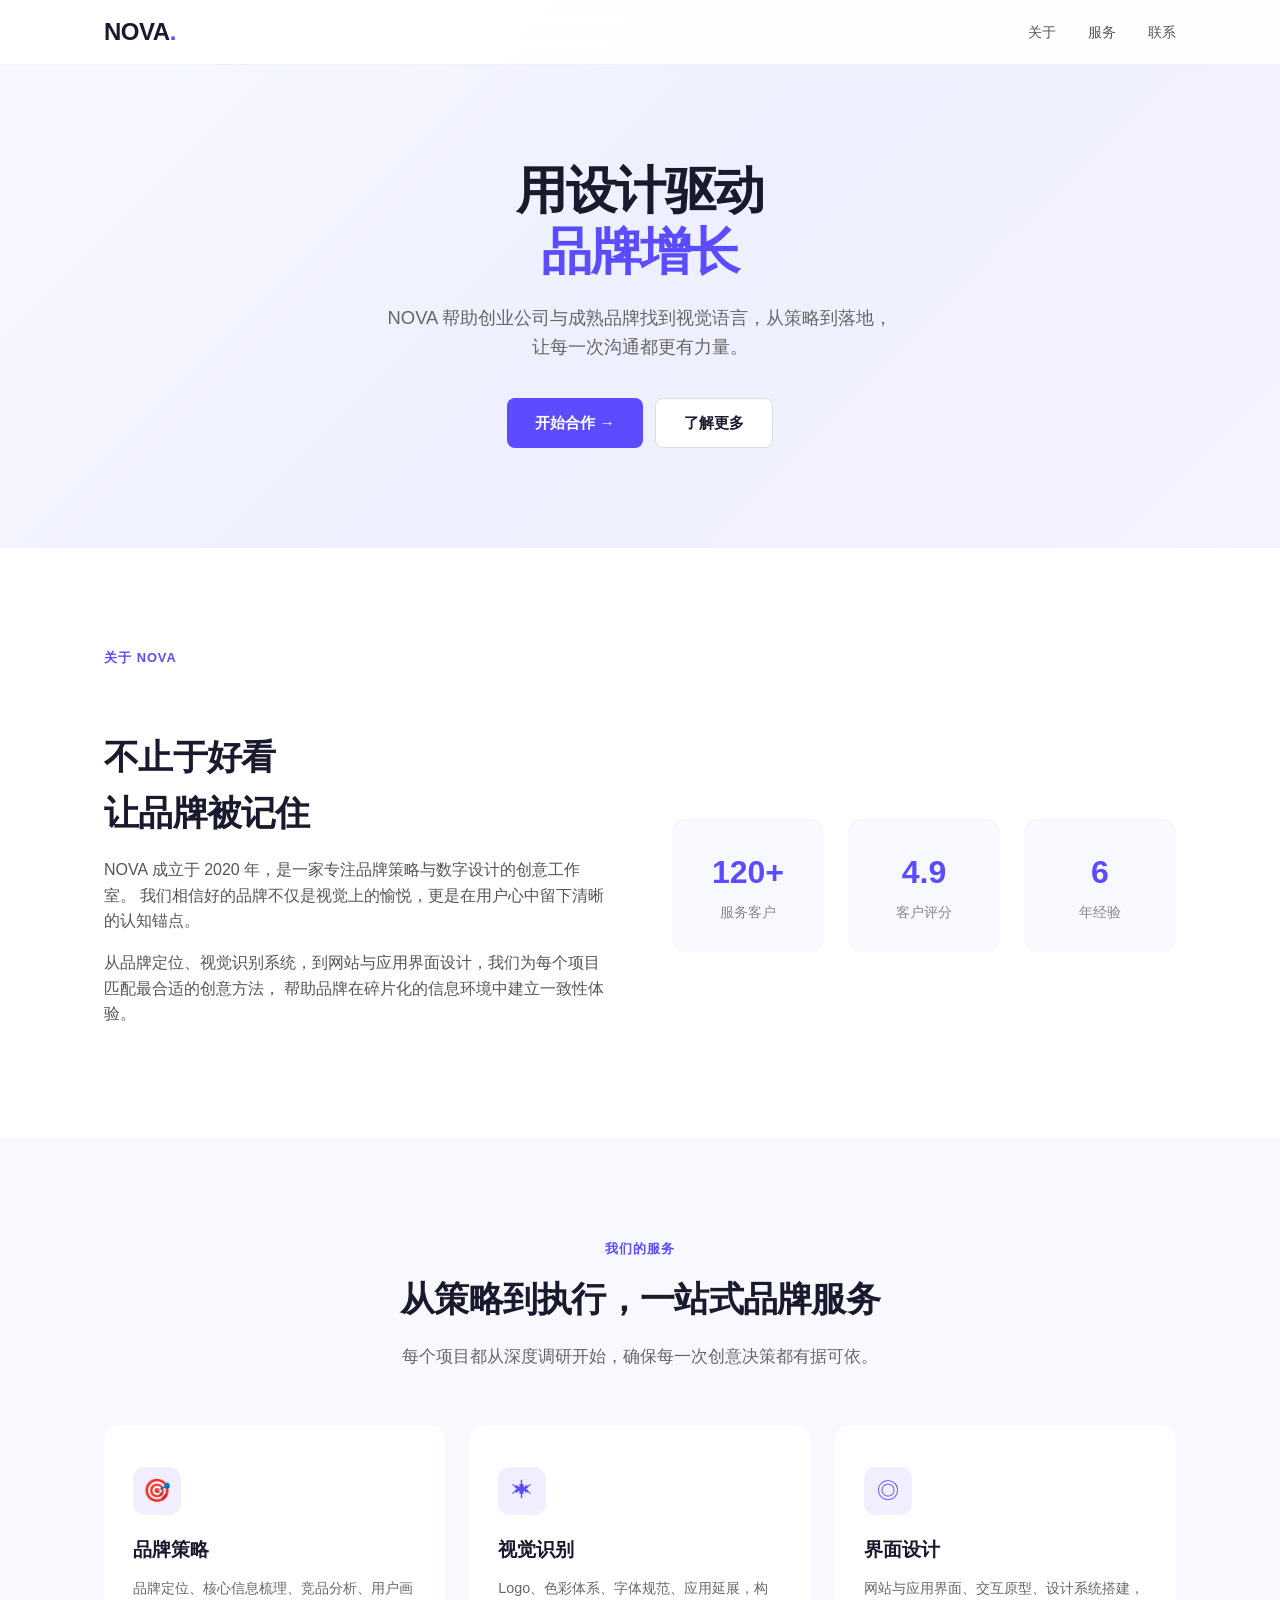
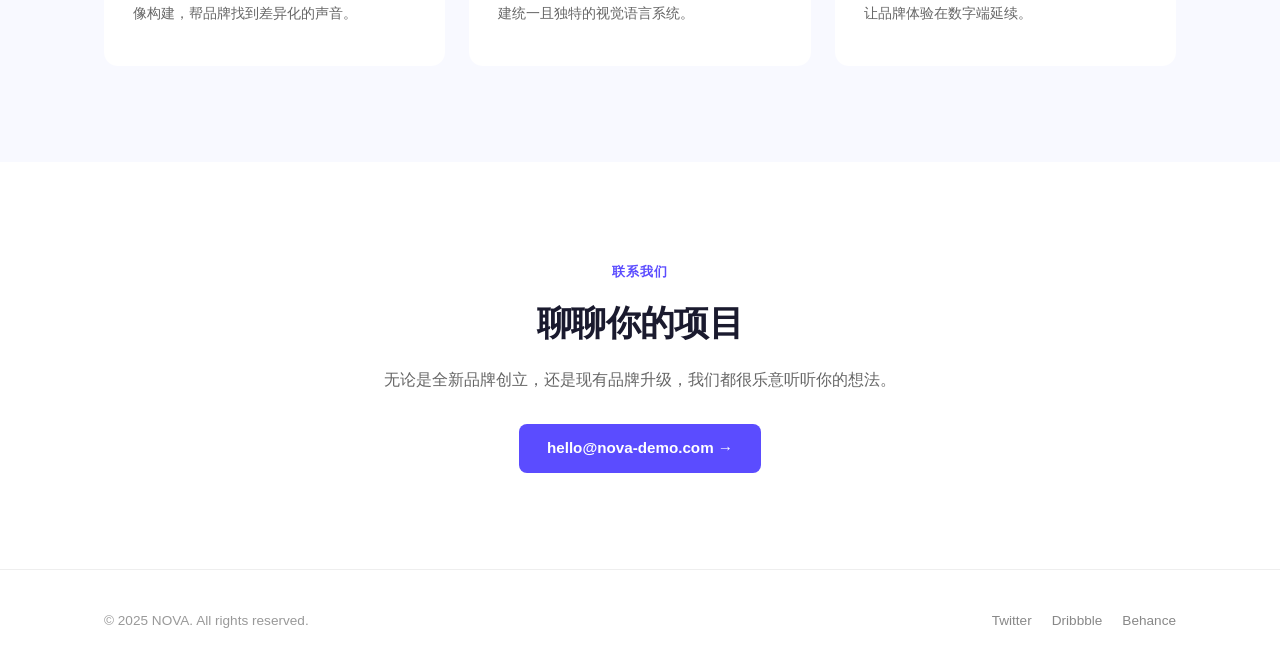
==== index.html @ e5074e20 "feat: add NOVA brand website single-page HTML Simple, modern brand landing page with hero, about, se" ====
<!DOCTYPE html>
<html lang="zh-CN">
<head>
    <meta charset="UTF-8">
    <meta name="viewport" content="width=device-width, initial-scale=1.0">
    <title>NOVA — 品牌官网</title>
    <style>
        /* ===== Reset & Base ===== */
        *, *::before, *::after { margin: 0; padding: 0; box-sizing: border-box; }
        html { scroll-behavior: smooth; }
        body {
            font-family: -apple-system, BlinkMacSystemFont, "Segoe UI", Roboto, "Helvetica Neue", Arial, "Noto Sans SC", sans-serif;
            color: #1a1a2e;
            background: #ffffff;
            line-height: 1.6;
        }
        a { text-decoration: none; color: inherit; }
        img { max-width: 100%; display: block; }
        ul { list-style: none; }

        /* ===== Container ===== */
        .container { max-width: 1120px; margin: 0 auto; padding: 0 24px; }

        /* ===== Header / Nav ===== */
        .header {
            position: fixed; top: 0; left: 0; right: 0;
            background: rgba(255,255,255,0.92);
            backdrop-filter: blur(12px);
            -webkit-backdrop-filter: blur(12px);
            border-bottom: 1px solid rgba(0,0,0,0.05);
            z-index: 1000;
        }
        .header .container {
            display: flex; align-items: center; justify-content: space-between;
            height: 64px;
        }
        .logo {
            font-size: 1.5rem; font-weight: 700; letter-spacing: -0.02em;
            color: #1a1a2e;
        }
        .logo span { color: #5b4cff; }

        .nav-links { display: flex; gap: 32px; }
        .nav-links a {
            font-size: 0.9rem; font-weight: 500; color: #555;
            transition: color 0.2s; position: relative;
        }
        .nav-links a::after {
            content: ''; position: absolute; bottom: -4px; left: 0;
            width: 0; height: 2px; background: #5b4cff;
            transition: width 0.25s ease;
        }
        .nav-links a:hover { color: #1a1a2e; }
        .nav-links a:hover::after { width: 100%; }

        /* Hamburger */
        .hamburger {
            display: none; flex-direction: column; gap: 5px;
            background: none; border: none; cursor: pointer; padding: 4px;
        }
        .hamburger span {
            display: block; width: 24px; height: 2px;
            background: #1a1a2e; transition: all 0.3s;
        }
        .hamburger.active span:nth-child(1) { transform: translateY(7px) rotate(45deg); }
        .hamburger.active span:nth-child(2) { opacity: 0; }
        .hamburger.active span:nth-child(3) { transform: translateY(-7px) rotate(-45deg); }

        /* ===== Hero ===== */
        .hero {
            padding: 160px 0 100px;
            background: linear-gradient(135deg, #f8f9ff 0%, #eef0ff 50%, #f5f3ff 100%);
            text-align: center;
        }
        .hero h1 {
            font-size: 3.2rem; font-weight: 800; line-height: 1.2;
            letter-spacing: -0.03em; max-width: 720px; margin: 0 auto 20px;
        }
        .hero h1 span { color: #5b4cff; }
        .hero p {
            font-size: 1.15rem; color: #666;
            max-width: 520px; margin: 0 auto 36px;
        }
        .hero-buttons { display: flex; gap: 12px; justify-content: center; flex-wrap: wrap; }
        .btn {
            display: inline-flex; align-items: center; gap: 8px;
            padding: 12px 28px; border-radius: 8px;
            font-size: 0.95rem; font-weight: 600;
            cursor: pointer; transition: all 0.25s; border: none;
        }
        .btn-primary {
            background: #5b4cff; color: #fff;
        }
        .btn-primary:hover { background: #4a3ce0; transform: translateY(-2px); box-shadow: 0 6px 20px rgba(91,76,255,0.3); }
        .btn-secondary {
            background: #fff; color: #1a1a2e; border: 1.5px solid #ddd;
        }
        .btn-secondary:hover { border-color: #5b4cff; color: #5b4cff; transform: translateY(-2px); }

        /* ===== Section ===== */
        section { padding: 96px 0; }
        .section-label {
            display: inline-block;
            font-size: 0.8rem; font-weight: 600; letter-spacing: 0.08em; text-transform: uppercase;
            color: #5b4cff; margin-bottom: 12px;
        }
        .section-title {
            font-size: 2.2rem; font-weight: 700; letter-spacing: -0.02em;
            margin-bottom: 16px;
        }
        .section-desc {
            font-size: 1.05rem; color: #666; max-width: 560px;
        }

        /* ===== About ===== */
        .about-grid {
            display: grid; grid-template-columns: 1fr 1fr; gap: 64px; align-items: center;
            margin-top: 48px;
        }
        .about-text p { color: #555; margin-bottom: 16px; }
        .about-stats {
            display: grid; grid-template-columns: repeat(3, 1fr); gap: 24px;
        }
        .stat-card {
            background: #f8f9ff; border-radius: 12px; padding: 28px 20px; text-align: center;
        }
        .stat-number {
            font-size: 2rem; font-weight: 800; color: #5b4cff;
        }
        .stat-label {
            font-size: 0.85rem; color: #888; margin-top: 4px;
        }

        /* ===== Services ===== */
        .services { background: #f8f9ff; }
        .services-header { text-align: center; margin-bottom: 56px; }
        .services-header .section-desc { margin: 0 auto; }
        .services-grid {
            display: grid; grid-template-columns: repeat(3, 1fr); gap: 24px;
        }
        .service-card {
            background: #fff; border-radius: 14px; padding: 40px 28px;
            transition: all 0.3s; border: 1px solid transparent;
        }
        .service-card:hover {
            transform: translateY(-4px);
            box-shadow: 0 12px 40px rgba(0,0,0,0.06);
            border-color: #eef0ff;
        }
        .service-icon {
            width: 48px; height: 48px; border-radius: 12px;
            background: #f0eeff; color: #5b4cff;
            display: flex; align-items: center; justify-content: center;
            font-size: 1.4rem; margin-bottom: 20px;
        }
        .service-card h3 { font-size: 1.2rem; margin-bottom: 10px; }
        .service-card p { font-size: 0.9rem; color: #666; line-height: 1.7; }

        /* ===== Contact ===== */
        .contact-content {
            text-align: center; max-width: 560px; margin: 0 auto;
        }
        .contact-content p { color: #666; margin-bottom: 32px; }

        /* ===== Footer ===== */
        .footer {
            border-top: 1px solid #eee; padding: 40px 0;
        }
        .footer .container {
            display: flex; align-items: center; justify-content: space-between;
            flex-wrap: wrap; gap: 16px;
        }
        .footer .copyright { font-size: 0.85rem; color: #999; }
        .footer-links { display: flex; gap: 20px; }
        .footer-links a { font-size: 0.85rem; color: #888; transition: color 0.2s; }
        .footer-links a:hover { color: #5b4cff; }

        /* ===== Mobile ===== */
        @media (max-width: 768px) {
            .hamburger { display: flex; }
            .nav-links {
                position: fixed; top: 64px; left: 0; right: 0;
                background: rgba(255,255,255,0.98);
                backdrop-filter: blur(12px);
                flex-direction: column; gap: 0; padding: 16px 24px;
                border-bottom: 1px solid #eee;
                transform: translateY(-110%); opacity: 0;
                transition: all 0.3s ease; pointer-events: none;
            }
            .nav-links.open {
                transform: translateY(0); opacity: 1; pointer-events: auto;
            }
            .nav-links a {
                padding: 12px 0; border-bottom: 1px solid #f5f5f5;
            }
            .nav-links a:last-child { border-bottom: none; }

            .hero { padding: 120px 0 72px; }
            .hero h1 { font-size: 2rem; }
            .hero p { font-size: 1rem; }

            .about-grid { grid-template-columns: 1fr; gap: 40px; }
            .about-stats { grid-template-columns: repeat(3, 1fr); gap: 12px; }
            .stat-number { font-size: 1.5rem; }

            .services-grid { grid-template-columns: 1fr; }
            .section-title { font-size: 1.7rem; }

            section { padding: 64px 0; }
        }

        @media (max-width: 480px) {
            .hero h1 { font-size: 1.7rem; }
            .about-stats { grid-template-columns: 1fr; }
            .hero-buttons { flex-direction: column; align-items: center; }
            .btn { width: 100%; justify-content: center; }
            .footer .container { flex-direction: column; text-align: center; }
        }

        /* ===== Scroll Animation ===== */
        .fade-up {
            opacity: 0; transform: translateY(30px);
            transition: opacity 0.6s ease, transform 0.6s ease;
        }
        .fade-up.visible {
            opacity: 1; transform: translateY(0);
        }
    </style>
</head>
<body>

    <!-- ==================== Header ==================== -->
    <header class="header">
        <div class="container">
            <a href="#" class="logo">NOVA<span>.</span></a>
            <nav>
                <button class="hamburger" id="hamburger" aria-label="菜单">
                    <span></span><span></span><span></span>
                </button>
                <ul class="nav-links" id="navLinks">
                    <li><a href="#about">关于</a></li>
                    <li><a href="#services">服务</a></li>
                    <li><a href="#contact">联系</a></li>
                </ul>
            </nav>
        </div>
    </header>

    <!-- ==================== Hero ==================== -->
    <section class="hero" id="hero">
        <div class="container">
            <h1>用设计驱动<br><span>品牌增长</span></h1>
            <p>NOVA 帮助创业公司与成熟品牌找到视觉语言，从策略到落地，让每一次沟通都更有力量。</p>
            <div class="hero-buttons">
                <a href="#contact" class="btn btn-primary">开始合作 →</a>
                <a href="#services" class="btn btn-secondary">了解更多</a>
            </div>
        </div>
    </section>

    <!-- ==================== About ==================== -->
    <section id="about">
        <div class="container">
            <span class="section-label">关于 NOVA</span>
            <div class="about-grid">
                <div class="about-text fade-up">
                    <h2 class="section-title">不止于好看<br>让品牌被记住</h2>
                    <p>
                        NOVA 成立于 2020 年，是一家专注品牌策略与数字设计的创意工作室。
                        我们相信好的品牌不仅是视觉上的愉悦，更是在用户心中留下清晰的认知锚点。
                    </p>
                    <p>
                        从品牌定位、视觉识别系统，到网站与应用界面设计，我们为每个项目匹配最合适的创意方法，
                        帮助品牌在碎片化的信息环境中建立一致性体验。
                    </p>
                </div>
                <div class="about-stats fade-up">
                    <div class="stat-card">
                        <div class="stat-number">120+</div>
                        <div class="stat-label">服务客户</div>
                    </div>
                    <div class="stat-card">
                        <div class="stat-number">4.9</div>
                        <div class="stat-label">客户评分</div>
                    </div>
                    <div class="stat-card">
                        <div class="stat-number">6</div>
                        <div class="stat-label">年经验</div>
                    </div>
                </div>
            </div>
        </div>
    </section>

    <!-- ==================== Services ==================== -->
    <section id="services" class="services">
        <div class="container">
            <div class="services-header">
                <span class="section-label">我们的服务</span>
                <h2 class="section-title">从策略到执行，一站式品牌服务</h2>
                <p class="section-desc">每个项目都从深度调研开始，确保每一次创意决策都有据可依。</p>
            </div>
            <div class="services-grid">

                <div class="service-card fade-up">
                    <div class="service-icon">🎯</div>
                    <h3>品牌策略</h3>
                    <p>品牌定位、核心信息梳理、竞品分析、用户画像构建，帮品牌找到差异化的声音。</p>
                </div>

                <div class="service-card fade-up">
                    <div class="service-icon">✶</div>
                    <h3>视觉识别</h3>
                    <p>Logo、色彩体系、字体规范、应用延展，构建统一且独特的视觉语言系统。</p>
                </div>

                <div class="service-card fade-up">
                    <div class="service-icon">◎</div>
                    <h3>界面设计</h3>
                    <p>网站与应用界面、交互原型、设计系统搭建，让品牌体验在数字端延续。</p>
                </div>

            </div>
        </div>
    </section>

    <!-- ==================== Contact ==================== -->
    <section id="contact">
        <div class="container">
            <div class="contact-content fade-up">
                <span class="section-label">联系我们</span>
                <h2 class="section-title">聊聊你的项目</h2>
                <p>无论是全新品牌创立，还是现有品牌升级，我们都很乐意听听你的想法。</p>
                <a href="mailto:hello@nova-demo.com" class="btn btn-primary">hello@nova-demo.com →</a>
            </div>
        </div>
    </section>

    <!-- ==================== Footer ==================== -->
    <footer class="footer">
        <div class="container">
            <span class="copyright">© 2025 NOVA. All rights reserved.</span>
            <div class="footer-links">
                <a href="#">Twitter</a>
                <a href="#">Dribbble</a>
                <a href="#">Behance</a>
            </div>
        </div>
    </footer>

    <!-- ==================== Script ==================== -->
    <script>
        (function() {
            // ---- Hamburger toggle ----
            const hamburger = document.getElementById('hamburger');
            const navLinks = document.getElementById('navLinks');

            hamburger.addEventListener('click', function() {
                this.classList.toggle('active');
                navLinks.classList.toggle('open');
            });

            // 点击导航链接后关闭菜单
            navLinks.querySelectorAll('a').forEach(function(link) {
                link.addEventListener('click', function() {
                    hamburger.classList.remove('active');
                    navLinks.classList.remove('open');
                });
            });

            // ---- Scroll fade-up animation ----
            const observer = new IntersectionObserver(function(entries) {
                entries.forEach(function(entry) {
                    if (entry.isIntersecting) {
                        entry.target.classList.add('visible');
                        observer.unobserve(entry.target);
                    }
                });
            }, { threshold: 0.15 });

            document.querySelectorAll('.fade-up').forEach(function(el) {
                observer.observe(el);
            });
        })();
    </script>

</body>
</html>
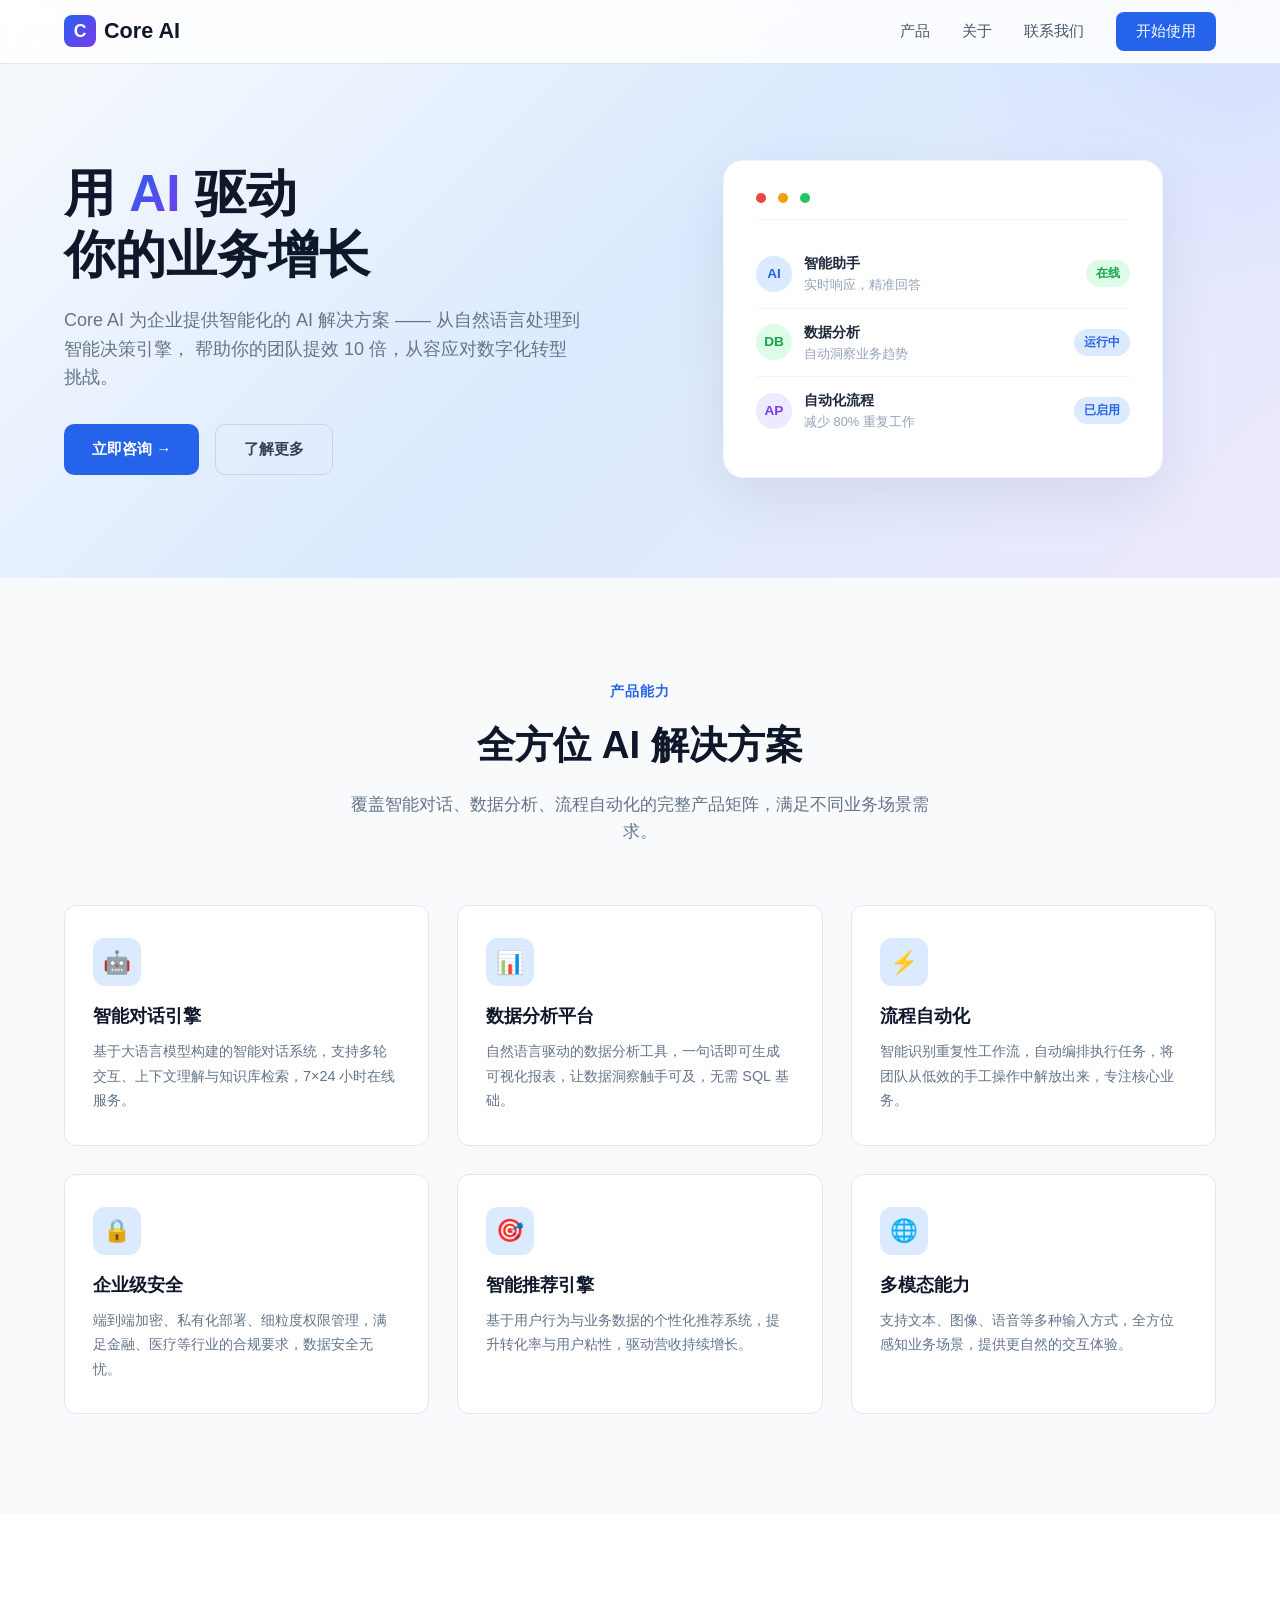
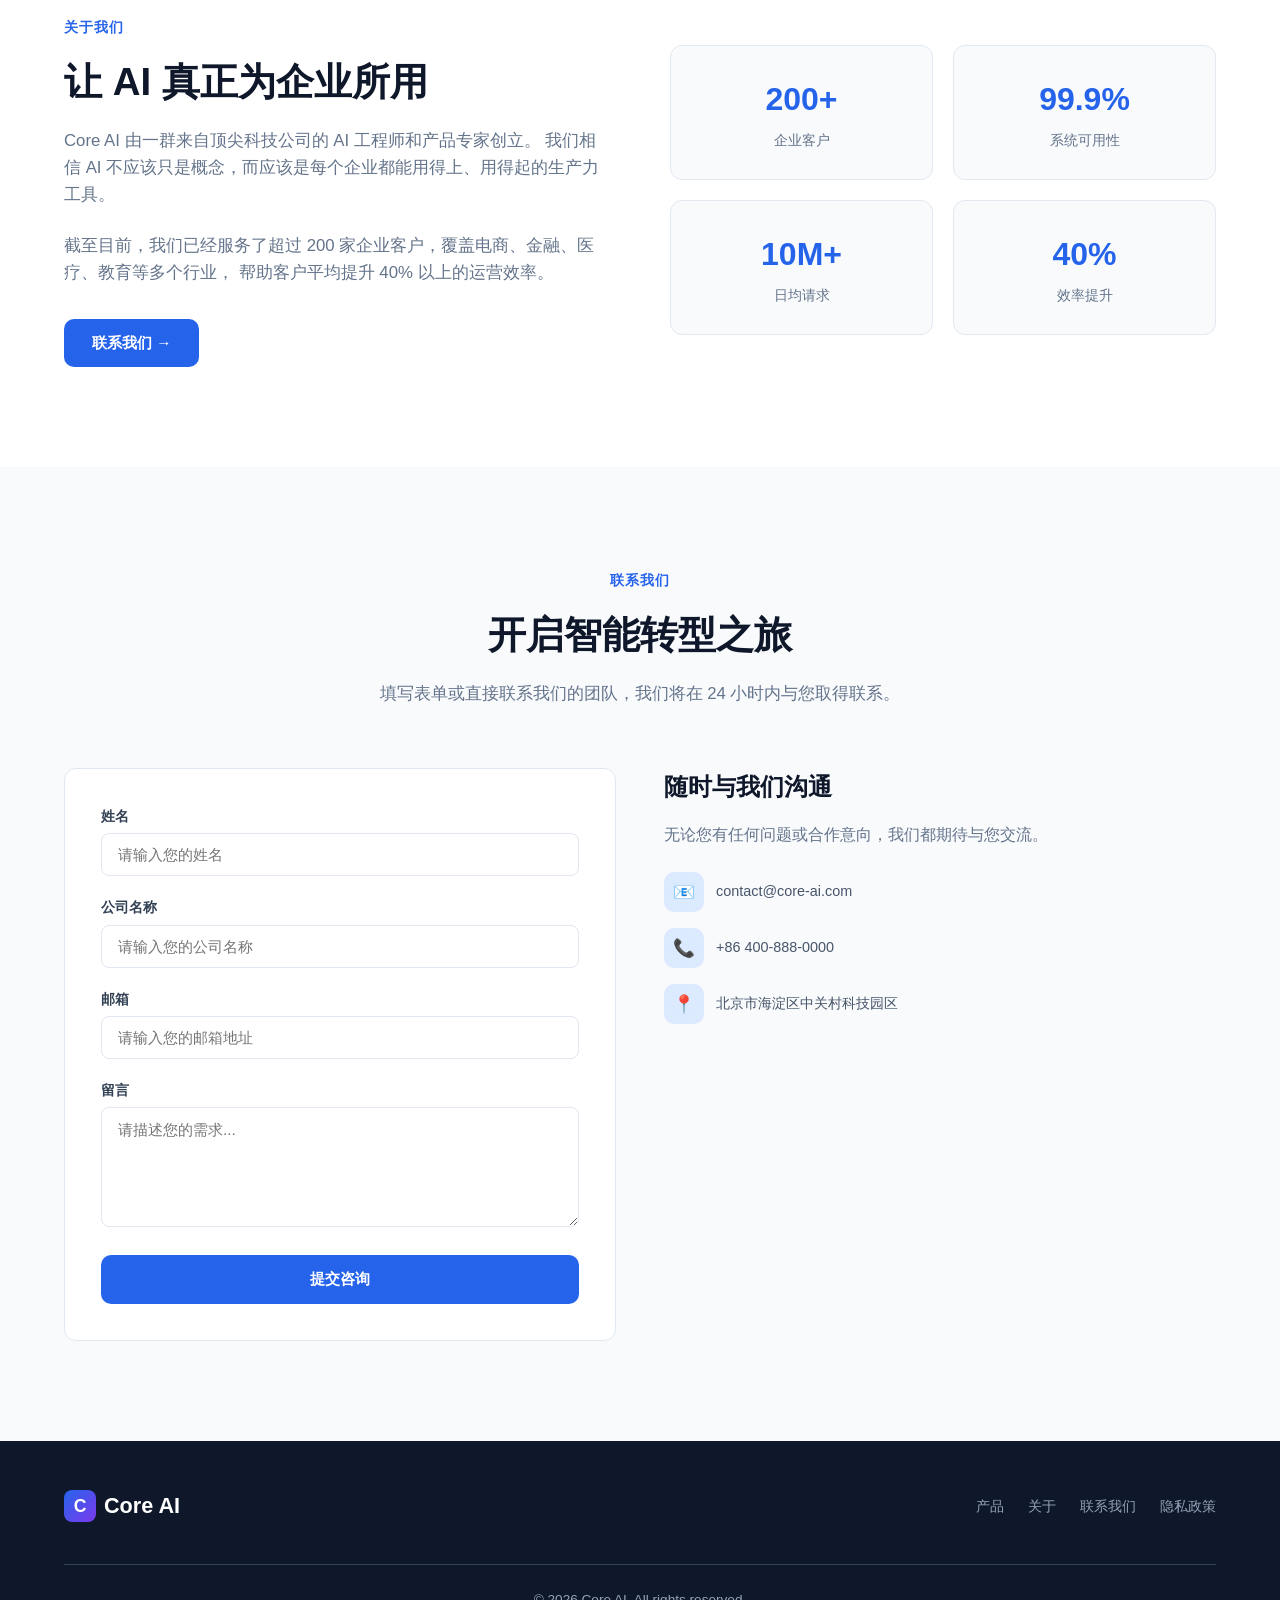
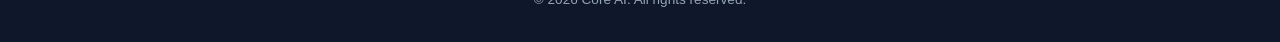
==== commit 59a4d45e: "feat: add simple official website landing page Create a modern, responsive single-file HTML landing " ====
--- a/index.html
+++ b/index.html
@@ -3,386 +3,673 @@
 <head>
     <meta charset="UTF-8">
     <meta name="viewport" content="width=device-width, initial-scale=1.0">
-    <title>NOVA — 品牌官网</title>
+    <title>Core AI - 智能驱动未来</title>
+    <meta name="description" content="Core AI - 为企业提供先进的AI解决方案，驱动数字化转型与智能创新。">
     <style>
-        /* ===== Reset & Base ===== */
-        *, *::before, *::after { margin: 0; padding: 0; box-sizing: border-box; }
+        /* === Reset & Base === */
+        *, *::before, *::after { box-sizing: border-box; margin: 0; padding: 0; }
+        :root {
+            --primary: #2563eb;
+            --primary-dark: #1d4ed8;
+            --primary-light: #dbeafe;
+            --gray-50: #f8fafc;
+            --gray-100: #f1f5f9;
+            --gray-200: #e2e8f0;
+            --gray-300: #cbd5e1;
+            --gray-400: #94a3b8;
+            --gray-500: #64748b;
+            --gray-600: #475569;
+            --gray-700: #334155;
+            --gray-800: #1e293b;
+            --gray-900: #0f172a;
+            --white: #ffffff;
+            --radius: 12px;
+            --max-w: 1200px;
+            --transition: 0.3s cubic-bezier(0.4, 0, 0.2, 1);
+        }
         html { scroll-behavior: smooth; }
         body {
-            font-family: -apple-system, BlinkMacSystemFont, "Segoe UI", Roboto, "Helvetica Neue", Arial, "Noto Sans SC", sans-serif;
-            color: #1a1a2e;
-            background: #ffffff;
+            font-family: -apple-system, BlinkMacSystemFont, "Segoe UI", Roboto, "Noto Sans SC", "PingFang SC", "Microsoft YaHei", sans-serif;
+            color: var(--gray-800);
+            background: var(--white);
             line-height: 1.6;
-        }
-        a { text-decoration: none; color: inherit; }
+            -webkit-font-smoothing: antialiased;
+        }
         img { max-width: 100%; display: block; }
-        ul { list-style: none; }
-
-        /* ===== Container ===== */
-        .container { max-width: 1120px; margin: 0 auto; padding: 0 24px; }
-
-        /* ===== Header / Nav ===== */
-        .header {
+        a { color: var(--primary); text-decoration: none; transition: color var(--transition); }
+        a:hover { color: var(--primary-dark); }
+        .container { max-width: var(--max-w); margin: 0 auto; padding: 0 24px; }
+
+        /* === Navigation === */
+        nav {
             position: fixed; top: 0; left: 0; right: 0;
-            background: rgba(255,255,255,0.92);
-            backdrop-filter: blur(12px);
-            -webkit-backdrop-filter: blur(12px);
-            border-bottom: 1px solid rgba(0,0,0,0.05);
-            z-index: 1000;
-        }
-        .header .container {
+            background: rgba(255,255,255,0.85);
+            backdrop-filter: blur(16px);
+            -webkit-backdrop-filter: blur(16px);
+            border-bottom: 1px solid var(--gray-200);
+            z-index: 100;
+            height: 64px;
+            display: flex; align-items: center;
+        }
+        nav .container {
             display: flex; align-items: center; justify-content: space-between;
-            height: 64px;
+            width: 100%;
         }
         .logo {
-            font-size: 1.5rem; font-weight: 700; letter-spacing: -0.02em;
-            color: #1a1a2e;
-        }
-        .logo span { color: #5b4cff; }
-
-        .nav-links { display: flex; gap: 32px; }
+            font-size: 1.35rem; font-weight: 700;
+            color: var(--gray-900);
+            display: flex; align-items: center; gap: 8px;
+        }
+        .logo-icon {
+            width: 32px; height: 32px;
+            background: linear-gradient(135deg, var(--primary), #7c3aed);
+            border-radius: 8px;
+            display: inline-flex; align-items: center; justify-content: center;
+            color: white; font-size: 1.1rem; font-weight: 800;
+        }
+        .nav-links { display: flex; gap: 32px; align-items: center; }
         .nav-links a {
-            font-size: 0.9rem; font-weight: 500; color: #555;
-            transition: color 0.2s; position: relative;
-        }
-        .nav-links a::after {
-            content: ''; position: absolute; bottom: -4px; left: 0;
-            width: 0; height: 2px; background: #5b4cff;
-            transition: width 0.25s ease;
-        }
-        .nav-links a:hover { color: #1a1a2e; }
-        .nav-links a:hover::after { width: 100%; }
-
-        /* Hamburger */
-        .hamburger {
-            display: none; flex-direction: column; gap: 5px;
-            background: none; border: none; cursor: pointer; padding: 4px;
-        }
-        .hamburger span {
-            display: block; width: 24px; height: 2px;
-            background: #1a1a2e; transition: all 0.3s;
-        }
-        .hamburger.active span:nth-child(1) { transform: translateY(7px) rotate(45deg); }
-        .hamburger.active span:nth-child(2) { opacity: 0; }
-        .hamburger.active span:nth-child(3) { transform: translateY(-7px) rotate(-45deg); }
-
-        /* ===== Hero ===== */
+            color: var(--gray-600);
+            font-size: 0.925rem; font-weight: 500;
+            transition: color var(--transition);
+        }
+        .nav-links a:hover { color: var(--primary); }
+        .nav-cta {
+            background: var(--primary);
+            color: var(--white) !important;
+            padding: 8px 20px;
+            border-radius: 8px;
+            font-weight: 600;
+            transition: background var(--transition), transform var(--transition);
+        }
+        .nav-cta:hover { background: var(--primary-dark); transform: translateY(-1px); }
+        .mobile-toggle {
+            display: none;
+            background: none; border: none;
+            font-size: 1.5rem; cursor: pointer;
+            color: var(--gray-700);
+            padding: 4px;
+        }
+
+        /* === Hero === */
         .hero {
             padding: 160px 0 100px;
-            background: linear-gradient(135deg, #f8f9ff 0%, #eef0ff 50%, #f5f3ff 100%);
-            text-align: center;
-        }
-        .hero h1 {
-            font-size: 3.2rem; font-weight: 800; line-height: 1.2;
-            letter-spacing: -0.03em; max-width: 720px; margin: 0 auto 20px;
-        }
-        .hero h1 span { color: #5b4cff; }
-        .hero p {
-            font-size: 1.15rem; color: #666;
-            max-width: 520px; margin: 0 auto 36px;
-        }
-        .hero-buttons { display: flex; gap: 12px; justify-content: center; flex-wrap: wrap; }
+            background: linear-gradient(135deg, var(--gray-50) 0%, var(--primary-light) 50%, #ede9fe 100%);
+            position: relative;
+            overflow: hidden;
+        }
+        .hero::before {
+            content: '';
+            position: absolute;
+            top: -50%; right: -20%;
+            width: 600px; height: 600px;
+            background: radial-gradient(circle, rgba(37,99,235,0.08) 0%, transparent 70%);
+            border-radius: 50%;
+            pointer-events: none;
+        }
+        .hero .container {
+            display: grid;
+            grid-template-columns: 1fr 1fr;
+            gap: 60px;
+            align-items: center;
+            position: relative;
+            z-index: 1;
+        }
+        .hero-content h1 {
+            font-size: clamp(2rem, 4vw, 3.2rem);
+            font-weight: 800;
+            line-height: 1.2;
+            color: var(--gray-900);
+            margin-bottom: 20px;
+        }
+        .hero-content h1 span {
+            background: linear-gradient(135deg, var(--primary), #7c3aed);
+            -webkit-background-clip: text;
+            -webkit-text-fill-color: transparent;
+            background-clip: text;
+        }
+        .hero-content p {
+            font-size: 1.125rem;
+            color: var(--gray-500);
+            max-width: 520px;
+            margin-bottom: 32px;
+        }
+        .hero-buttons { display: flex; gap: 16px; flex-wrap: wrap; }
         .btn {
             display: inline-flex; align-items: center; gap: 8px;
-            padding: 12px 28px; border-radius: 8px;
-            font-size: 0.95rem; font-weight: 600;
-            cursor: pointer; transition: all 0.25s; border: none;
+            padding: 12px 28px;
+            border-radius: 10px;
+            font-weight: 600;
+            font-size: 0.95rem;
+            cursor: pointer;
+            border: none;
+            transition: all var(--transition);
         }
         .btn-primary {
-            background: #5b4cff; color: #fff;
-        }
-        .btn-primary:hover { background: #4a3ce0; transform: translateY(-2px); box-shadow: 0 6px 20px rgba(91,76,255,0.3); }
-        .btn-secondary {
-            background: #fff; color: #1a1a2e; border: 1.5px solid #ddd;
-        }
-        .btn-secondary:hover { border-color: #5b4cff; color: #5b4cff; transform: translateY(-2px); }
-
-        /* ===== Section ===== */
-        section { padding: 96px 0; }
+            background: var(--primary);
+            color: var(--white);
+        }
+        .btn-primary:hover { background: var(--primary-dark); transform: translateY(-2px); box-shadow: 0 8px 24px rgba(37,99,235,0.25); }
+        .btn-outline {
+            background: transparent;
+            color: var(--gray-700);
+            border: 1.5px solid var(--gray-300);
+        }
+        .btn-outline:hover { border-color: var(--primary); color: var(--primary); transform: translateY(-2px); }
+
+        .hero-visual {
+            display: flex; align-items: center; justify-content: center;
+        }
+        .hero-card {
+            background: var(--white);
+            border-radius: 20px;
+            padding: 32px;
+            box-shadow: 0 20px 60px rgba(0,0,0,0.08);
+            width: 100%;
+            max-width: 440px;
+            border: 1px solid var(--gray-100);
+        }
+        .hero-card-header {
+            display: flex; align-items: center; gap: 12px;
+            margin-bottom: 20px;
+            padding-bottom: 16px;
+            border-bottom: 1px solid var(--gray-100);
+        }
+        .hero-card-dot {
+            width: 10px; height: 10px; border-radius: 50%;
+            background: #ef4444;
+        }
+        .hero-card-dot:nth-child(2) { background: #f59e0b; }
+        .hero-card-dot:nth-child(3) { background: #22c55e; }
+        .hero-card-line {
+            display: flex; align-items: center; gap: 12px;
+            padding: 12px 0;
+            border-bottom: 1px solid var(--gray-100);
+        }
+        .hero-card-line:last-child { border-bottom: none; }
+        .hero-card-avatar {
+            width: 36px; height: 36px; border-radius: 50%;
+            background: var(--primary-light);
+            display: flex; align-items: center; justify-content: center;
+            color: var(--primary); font-weight: 700; font-size: 0.85rem;
+            flex-shrink: 0;
+        }
+        .hero-card-avatar.green { background: #dcfce7; color: #16a34a; }
+        .hero-card-avatar.purple { background: #ede9fe; color: #7c3aed; }
+        .hero-card-text { flex: 1; }
+        .hero-card-text .name { font-weight: 600; font-size: 0.9rem; color: var(--gray-800); }
+        .hero-card-text .desc { font-size: 0.8rem; color: var(--gray-400); }
+        .hero-card-status {
+            font-size: 0.75rem;
+            padding: 4px 10px;
+            border-radius: 20px;
+            background: #dcfce7;
+            color: #16a34a;
+            font-weight: 600;
+        }
+
+        /* === Section Shared === */
+        section { padding: 100px 0; }
         .section-label {
             display: inline-block;
-            font-size: 0.8rem; font-weight: 600; letter-spacing: 0.08em; text-transform: uppercase;
-            color: #5b4cff; margin-bottom: 12px;
+            font-size: 0.85rem;
+            font-weight: 600;
+            text-transform: uppercase;
+            letter-spacing: 0.08em;
+            color: var(--primary);
+            margin-bottom: 12px;
         }
         .section-title {
-            font-size: 2.2rem; font-weight: 700; letter-spacing: -0.02em;
+            font-size: clamp(1.6rem, 3vw, 2.4rem);
+            font-weight: 800;
+            color: var(--gray-900);
             margin-bottom: 16px;
         }
         .section-desc {
-            font-size: 1.05rem; color: #666; max-width: 560px;
-        }
-
-        /* ===== About ===== */
-        .about-grid {
-            display: grid; grid-template-columns: 1fr 1fr; gap: 64px; align-items: center;
-            margin-top: 48px;
-        }
-        .about-text p { color: #555; margin-bottom: 16px; }
+            font-size: 1.05rem;
+            color: var(--gray-500);
+            max-width: 600px;
+        }
+        .section-header { text-align: center; margin-bottom: 60px; }
+        .section-header .section-desc { margin: 0 auto; }
+
+        /* === Features === */
+        #features { background: var(--gray-50); }
+        .features-grid {
+            display: grid;
+            grid-template-columns: repeat(auto-fit, minmax(300px, 1fr));
+            gap: 28px;
+        }
+        .feature-card {
+            background: var(--white);
+            border-radius: var(--radius);
+            padding: 32px 28px;
+            border: 1px solid var(--gray-200);
+            transition: all var(--transition);
+        }
+        .feature-card:hover {
+            border-color: var(--primary);
+            box-shadow: 0 8px 32px rgba(37,99,235,0.08);
+            transform: translateY(-4px);
+        }
+        .feature-icon {
+            width: 48px; height: 48px;
+            border-radius: 12px;
+            background: var(--primary-light);
+            display: flex; align-items: center; justify-content: center;
+            font-size: 1.4rem;
+            margin-bottom: 16px;
+        }
+        .feature-card h3 { font-size: 1.125rem; font-weight: 700; margin-bottom: 8px; color: var(--gray-900); }
+        .feature-card p { font-size: 0.9rem; color: var(--gray-500); line-height: 1.7; }
+
+        /* === About === */
+        #about .container {
+            display: grid;
+            grid-template-columns: 1fr 1fr;
+            gap: 60px;
+            align-items: center;
+        }
         .about-stats {
-            display: grid; grid-template-columns: repeat(3, 1fr); gap: 24px;
+            display: grid;
+            grid-template-columns: 1fr 1fr;
+            gap: 20px;
         }
         .stat-card {
-            background: #f8f9ff; border-radius: 12px; padding: 28px 20px; text-align: center;
+            background: var(--gray-50);
+            border-radius: var(--radius);
+            padding: 28px 24px;
+            text-align: center;
+            border: 1px solid var(--gray-200);
         }
         .stat-number {
-            font-size: 2rem; font-weight: 800; color: #5b4cff;
+            font-size: 2rem;
+            font-weight: 800;
+            color: var(--primary);
+            margin-bottom: 4px;
         }
         .stat-label {
-            font-size: 0.85rem; color: #888; margin-top: 4px;
-        }
-
-        /* ===== Services ===== */
-        .services { background: #f8f9ff; }
-        .services-header { text-align: center; margin-bottom: 56px; }
-        .services-header .section-desc { margin: 0 auto; }
-        .services-grid {
-            display: grid; grid-template-columns: repeat(3, 1fr); gap: 24px;
-        }
-        .service-card {
-            background: #fff; border-radius: 14px; padding: 40px 28px;
-            transition: all 0.3s; border: 1px solid transparent;
-        }
-        .service-card:hover {
-            transform: translateY(-4px);
-            box-shadow: 0 12px 40px rgba(0,0,0,0.06);
-            border-color: #eef0ff;
-        }
-        .service-icon {
-            width: 48px; height: 48px; border-radius: 12px;
-            background: #f0eeff; color: #5b4cff;
+            font-size: 0.85rem;
+            color: var(--gray-500);
+            font-weight: 500;
+        }
+
+        /* === Contact === */
+        #contact { background: var(--gray-50); }
+        .contact-grid {
+            display: grid;
+            grid-template-columns: 1fr 1fr;
+            gap: 48px;
+            align-items: start;
+        }
+        .contact-form {
+            background: var(--white);
+            padding: 36px;
+            border-radius: var(--radius);
+            border: 1px solid var(--gray-200);
+        }
+        .form-group { margin-bottom: 20px; }
+        .form-group label {
+            display: block;
+            font-size: 0.875rem;
+            font-weight: 600;
+            color: var(--gray-700);
+            margin-bottom: 6px;
+        }
+        .form-group input,
+        .form-group textarea {
+            width: 100%;
+            padding: 12px 16px;
+            border: 1.5px solid var(--gray-200);
+            border-radius: 8px;
+            font-size: 0.95rem;
+            font-family: inherit;
+            color: var(--gray-800);
+            transition: border-color var(--transition);
+            outline: none;
+        }
+        .form-group input:focus,
+        .form-group textarea:focus {
+            border-color: var(--primary);
+            box-shadow: 0 0 0 3px rgba(37,99,235,0.1);
+        }
+        .form-group textarea { resize: vertical; min-height: 120px; }
+        .contact-info { padding: 0; }
+        .contact-info h3 { font-size: 1.5rem; font-weight: 700; margin-bottom: 16px; color: var(--gray-900); }
+        .contact-info p { color: var(--gray-500); margin-bottom: 24px; }
+        .contact-detail { display: flex; align-items: center; gap: 12px; margin-bottom: 16px; }
+        .contact-detail-icon {
+            width: 40px; height: 40px;
+            border-radius: 10px;
+            background: var(--primary-light);
             display: flex; align-items: center; justify-content: center;
-            font-size: 1.4rem; margin-bottom: 20px;
-        }
-        .service-card h3 { font-size: 1.2rem; margin-bottom: 10px; }
-        .service-card p { font-size: 0.9rem; color: #666; line-height: 1.7; }
-
-        /* ===== Contact ===== */
-        .contact-content {
-            text-align: center; max-width: 560px; margin: 0 auto;
-        }
-        .contact-content p { color: #666; margin-bottom: 32px; }
-
-        /* ===== Footer ===== */
-        .footer {
-            border-top: 1px solid #eee; padding: 40px 0;
-        }
-        .footer .container {
-            display: flex; align-items: center; justify-content: space-between;
-            flex-wrap: wrap; gap: 16px;
-        }
-        .footer .copyright { font-size: 0.85rem; color: #999; }
-        .footer-links { display: flex; gap: 20px; }
-        .footer-links a { font-size: 0.85rem; color: #888; transition: color 0.2s; }
-        .footer-links a:hover { color: #5b4cff; }
-
-        /* ===== Mobile ===== */
+            flex-shrink: 0;
+            font-size: 1.1rem;
+        }
+        .contact-detail-text { font-size: 0.9rem; color: var(--gray-600); }
+
+        /* === Footer === */
+        footer {
+            background: var(--gray-900);
+            color: var(--gray-400);
+            padding: 48px 0 32px;
+        }
+        footer .container {
+            display: flex;
+            justify-content: space-between;
+            align-items: center;
+            flex-wrap: wrap;
+            gap: 16px;
+        }
+        footer .logo { color: var(--white); }
+        footer .footer-links { display: flex; gap: 24px; }
+        footer .footer-links a { color: var(--gray-400); font-size: 0.875rem; }
+        footer .footer-links a:hover { color: var(--white); }
+        footer .copyright { font-size: 0.85rem; width: 100%; text-align: center; margin-top: 24px; padding-top: 24px; border-top: 1px solid var(--gray-700); }
+
+        /* === Responsive === */
         @media (max-width: 768px) {
-            .hamburger { display: flex; }
-            .nav-links {
-                position: fixed; top: 64px; left: 0; right: 0;
-                background: rgba(255,255,255,0.98);
-                backdrop-filter: blur(12px);
-                flex-direction: column; gap: 0; padding: 16px 24px;
-                border-bottom: 1px solid #eee;
-                transform: translateY(-110%); opacity: 0;
-                transition: all 0.3s ease; pointer-events: none;
+            .nav-links { display: none; }
+            .mobile-toggle { display: block; }
+            .nav-links.open {
+                display: flex;
+                flex-direction: column;
+                position: absolute;
+                top: 64px;
+                left: 0; right: 0;
+                background: var(--white);
+                padding: 20px 24px;
+                gap: 16px;
+                border-bottom: 1px solid var(--gray-200);
+                box-shadow: 0 8px 24px rgba(0,0,0,0.06);
             }
-            .nav-links.open {
-                transform: translateY(0); opacity: 1; pointer-events: auto;
-            }
-            .nav-links a {
-                padding: 12px 0; border-bottom: 1px solid #f5f5f5;
-            }
-            .nav-links a:last-child { border-bottom: none; }
-
-            .hero { padding: 120px 0 72px; }
-            .hero h1 { font-size: 2rem; }
-            .hero p { font-size: 1rem; }
-
-            .about-grid { grid-template-columns: 1fr; gap: 40px; }
-            .about-stats { grid-template-columns: repeat(3, 1fr); gap: 12px; }
-            .stat-number { font-size: 1.5rem; }
-
-            .services-grid { grid-template-columns: 1fr; }
-            .section-title { font-size: 1.7rem; }
-
-            section { padding: 64px 0; }
-        }
-
+            .hero { padding: 120px 0 60px; }
+            .hero .container { grid-template-columns: 1fr; gap: 40px; }
+            .hero-content p { max-width: 100%; }
+            .hero-visual { order: -1; }
+            #about .container { grid-template-columns: 1fr; gap: 40px; }
+            .contact-grid { grid-template-columns: 1fr; }
+            footer .container { flex-direction: column; text-align: center; }
+        }
         @media (max-width: 480px) {
-            .hero h1 { font-size: 1.7rem; }
-            .about-stats { grid-template-columns: 1fr; }
-            .hero-buttons { flex-direction: column; align-items: center; }
-            .btn { width: 100%; justify-content: center; }
-            .footer .container { flex-direction: column; text-align: center; }
-        }
-
-        /* ===== Scroll Animation ===== */
-        .fade-up {
-            opacity: 0; transform: translateY(30px);
-            transition: opacity 0.6s ease, transform 0.6s ease;
-        }
-        .fade-up.visible {
-            opacity: 1; transform: translateY(0);
+            .hero { padding: 100px 0 40px; }
+            .hero-buttons .btn { flex: 1; justify-content: center; }
+            .features-grid { grid-template-columns: 1fr; }
+            .about-stats { grid-template-columns: 1fr 1fr; }
+        }
+
+        /* === Fade-in animation === */
+        .fade-in {
+            opacity: 0;
+            transform: translateY(20px);
+            transition: opacity 0.6s ease-out, transform 0.6s ease-out;
+        }
+        .fade-in.visible {
+            opacity: 1;
+            transform: translateY(0);
         }
     </style>
 </head>
 <body>
 
-    <!-- ==================== Header ==================== -->
-    <header class="header">
-        <div class="container">
-            <a href="#" class="logo">NOVA<span>.</span></a>
-            <nav>
-                <button class="hamburger" id="hamburger" aria-label="菜单">
-                    <span></span><span></span><span></span>
-                </button>
-                <ul class="nav-links" id="navLinks">
-                    <li><a href="#about">关于</a></li>
-                    <li><a href="#services">服务</a></li>
-                    <li><a href="#contact">联系</a></li>
-                </ul>
-            </nav>
-        </div>
-    </header>
-
-    <!-- ==================== Hero ==================== -->
-    <section class="hero" id="hero">
-        <div class="container">
-            <h1>用设计驱动<br><span>品牌增长</span></h1>
-            <p>NOVA 帮助创业公司与成熟品牌找到视觉语言，从策略到落地，让每一次沟通都更有力量。</p>
+<!-- Navigation -->
+<nav>
+    <div class="container">
+        <a href="#" class="logo">
+            <span class="logo-icon">C</span>
+            Core AI
+        </a>
+        <div class="nav-links" id="navLinks">
+            <a href="#features">产品</a>
+            <a href="#about">关于</a>
+            <a href="#contact">联系我们</a>
+            <a href="#contact" class="nav-cta">开始使用</a>
+        </div>
+        <button class="mobile-toggle" id="mobileToggle" aria-label="菜单">☰</button>
+    </div>
+</nav>
+
+<!-- Hero -->
+<section class="hero">
+    <div class="container">
+        <div class="hero-content">
+            <h1>
+                用 <span>AI</span> 驱动<br>你的业务增长
+            </h1>
+            <p>
+                Core AI 为企业提供智能化的 AI 解决方案 —— 从自然语言处理到智能决策引擎，
+                帮助你的团队提效 10 倍，从容应对数字化转型挑战。
+            </p>
             <div class="hero-buttons">
-                <a href="#contact" class="btn btn-primary">开始合作 →</a>
-                <a href="#services" class="btn btn-secondary">了解更多</a>
-            </div>
-        </div>
-    </section>
-
-    <!-- ==================== About ==================== -->
-    <section id="about">
-        <div class="container">
-            <span class="section-label">关于 NOVA</span>
-            <div class="about-grid">
-                <div class="about-text fade-up">
-                    <h2 class="section-title">不止于好看<br>让品牌被记住</h2>
-                    <p>
-                        NOVA 成立于 2020 年，是一家专注品牌策略与数字设计的创意工作室。
-                        我们相信好的品牌不仅是视觉上的愉悦，更是在用户心中留下清晰的认知锚点。
-                    </p>
-                    <p>
-                        从品牌定位、视觉识别系统，到网站与应用界面设计，我们为每个项目匹配最合适的创意方法，
-                        帮助品牌在碎片化的信息环境中建立一致性体验。
-                    </p>
-                </div>
-                <div class="about-stats fade-up">
-                    <div class="stat-card">
-                        <div class="stat-number">120+</div>
-                        <div class="stat-label">服务客户</div>
+                <a href="#contact" class="btn btn-primary">立即咨询 →</a>
+                <a href="#features" class="btn btn-outline">了解更多</a>
+            </div>
+        </div>
+        <div class="hero-visual">
+            <div class="hero-card">
+                <div class="hero-card-header">
+                    <span class="hero-card-dot"></span>
+                    <span class="hero-card-dot"></span>
+                    <span class="hero-card-dot"></span>
+                </div>
+                <div class="hero-card-line">
+                    <div class="hero-card-avatar">AI</div>
+                    <div class="hero-card-text">
+                        <div class="name">智能助手</div>
+                        <div class="desc">实时响应，精准回答</div>
                     </div>
-                    <div class="stat-card">
-                        <div class="stat-number">4.9</div>
-                        <div class="stat-label">客户评分</div>
+                    <span class="hero-card-status">在线</span>
+                </div>
+                <div class="hero-card-line">
+                    <div class="hero-card-avatar green">DB</div>
+                    <div class="hero-card-text">
+                        <div class="name">数据分析</div>
+                        <div class="desc">自动洞察业务趋势</div>
                     </div>
-                    <div class="stat-card">
-                        <div class="stat-number">6</div>
-                        <div class="stat-label">年经验</div>
+                    <span class="hero-card-status" style="background:#dbeafe;color:#2563eb;">运行中</span>
+                </div>
+                <div class="hero-card-line">
+                    <div class="hero-card-avatar purple">AP</div>
+                    <div class="hero-card-text">
+                        <div class="name">自动化流程</div>
+                        <div class="desc">减少 80% 重复工作</div>
                     </div>
-                </div>
-            </div>
-        </div>
-    </section>
-
-    <!-- ==================== Services ==================== -->
-    <section id="services" class="services">
-        <div class="container">
-            <div class="services-header">
-                <span class="section-label">我们的服务</span>
-                <h2 class="section-title">从策略到执行，一站式品牌服务</h2>
-                <p class="section-desc">每个项目都从深度调研开始，确保每一次创意决策都有据可依。</p>
-            </div>
-            <div class="services-grid">
-
-                <div class="service-card fade-up">
-                    <div class="service-icon">🎯</div>
-                    <h3>品牌策略</h3>
-                    <p>品牌定位、核心信息梳理、竞品分析、用户画像构建，帮品牌找到差异化的声音。</p>
-                </div>
-
-                <div class="service-card fade-up">
-                    <div class="service-icon">✶</div>
-                    <h3>视觉识别</h3>
-                    <p>Logo、色彩体系、字体规范、应用延展，构建统一且独特的视觉语言系统。</p>
-                </div>
-
-                <div class="service-card fade-up">
-                    <div class="service-icon">◎</div>
-                    <h3>界面设计</h3>
-                    <p>网站与应用界面、交互原型、设计系统搭建，让品牌体验在数字端延续。</p>
-                </div>
-
-            </div>
-        </div>
-    </section>
-
-    <!-- ==================== Contact ==================== -->
-    <section id="contact">
-        <div class="container">
-            <div class="contact-content fade-up">
-                <span class="section-label">联系我们</span>
-                <h2 class="section-title">聊聊你的项目</h2>
-                <p>无论是全新品牌创立，还是现有品牌升级，我们都很乐意听听你的想法。</p>
-                <a href="mailto:hello@nova-demo.com" class="btn btn-primary">hello@nova-demo.com →</a>
-            </div>
-        </div>
-    </section>
-
-    <!-- ==================== Footer ==================== -->
-    <footer class="footer">
-        <div class="container">
-            <span class="copyright">© 2025 NOVA. All rights reserved.</span>
-            <div class="footer-links">
-                <a href="#">Twitter</a>
-                <a href="#">Dribbble</a>
-                <a href="#">Behance</a>
-            </div>
-        </div>
-    </footer>
-
-    <!-- ==================== Script ==================== -->
-    <script>
-        (function() {
-            // ---- Hamburger toggle ----
-            const hamburger = document.getElementById('hamburger');
-            const navLinks = document.getElementById('navLinks');
-
-            hamburger.addEventListener('click', function() {
-                this.classList.toggle('active');
-                navLinks.classList.toggle('open');
-            });
-
-            // 点击导航链接后关闭菜单
-            navLinks.querySelectorAll('a').forEach(function(link) {
-                link.addEventListener('click', function() {
-                    hamburger.classList.remove('active');
-                    navLinks.classList.remove('open');
-                });
-            });
-
-            // ---- Scroll fade-up animation ----
-            const observer = new IntersectionObserver(function(entries) {
-                entries.forEach(function(entry) {
-                    if (entry.isIntersecting) {
-                        entry.target.classList.add('visible');
-                        observer.unobserve(entry.target);
-                    }
-                });
-            }, { threshold: 0.15 });
-
-            document.querySelectorAll('.fade-up').forEach(function(el) {
-                observer.observe(el);
-            });
-        })();
-    </script>
+                    <span class="hero-card-status" style="background:#dbeafe;color:#2563eb;">已启用</span>
+                </div>
+            </div>
+        </div>
+    </div>
+</section>
+
+<!-- Features -->
+<section id="features">
+    <div class="container">
+        <div class="section-header fade-in">
+            <div class="section-label">产品能力</div>
+            <h2 class="section-title">全方位 AI 解决方案</h2>
+            <p class="section-desc">
+                覆盖智能对话、数据分析、流程自动化的完整产品矩阵，满足不同业务场景需求。
+            </p>
+        </div>
+        <div class="features-grid">
+            <div class="feature-card fade-in">
+                <div class="feature-icon">🤖</div>
+                <h3>智能对话引擎</h3>
+                <p>基于大语言模型构建的智能对话系统，支持多轮交互、上下文理解与知识库检索，7×24 小时在线服务。</p>
+            </div>
+            <div class="feature-card fade-in">
+                <div class="feature-icon">📊</div>
+                <h3>数据分析平台</h3>
+                <p>自然语言驱动的数据分析工具，一句话即可生成可视化报表，让数据洞察触手可及，无需 SQL 基础。</p>
+            </div>
+            <div class="feature-card fade-in">
+                <div class="feature-icon">⚡</div>
+                <h3>流程自动化</h3>
+                <p>智能识别重复性工作流，自动编排执行任务，将团队从低效的手工操作中解放出来，专注核心业务。</p>
+            </div>
+            <div class="feature-card fade-in">
+                <div class="feature-icon">🔒</div>
+                <h3>企业级安全</h3>
+                <p>端到端加密、私有化部署、细粒度权限管理，满足金融、医疗等行业的合规要求，数据安全无忧。</p>
+            </div>
+            <div class="feature-card fade-in">
+                <div class="feature-icon">🎯</div>
+                <h3>智能推荐引擎</h3>
+                <p>基于用户行为与业务数据的个性化推荐系统，提升转化率与用户粘性，驱动营收持续增长。</p>
+            </div>
+            <div class="feature-card fade-in">
+                <div class="feature-icon">🌐</div>
+                <h3>多模态能力</h3>
+                <p>支持文本、图像、语音等多种输入方式，全方位感知业务场景，提供更自然的交互体验。</p>
+            </div>
+        </div>
+    </div>
+</section>
+
+<!-- About -->
+<section id="about">
+    <div class="container">
+        <div class="about-content fade-in">
+            <div class="section-label">关于我们</div>
+            <h2 class="section-title">让 AI 真正为企业所用</h2>
+            <p class="section-desc" style="margin-bottom:24px;">
+                Core AI 由一群来自顶尖科技公司的 AI 工程师和产品专家创立。
+                我们相信 AI 不应该只是概念，而应该是每个企业都能用得上、用得起的生产力工具。
+            </p>
+            <p class="section-desc" style="margin-bottom:32px;color:var(--gray-500);">
+                截至目前，我们已经服务了超过 200 家企业客户，覆盖电商、金融、医疗、教育等多个行业，
+                帮助客户平均提升 40% 以上的运营效率。
+            </p>
+            <a href="#contact" class="btn btn-primary">联系我们 →</a>
+        </div>
+        <div class="about-stats fade-in">
+            <div class="stat-card">
+                <div class="stat-number">200+</div>
+                <div class="stat-label">企业客户</div>
+            </div>
+            <div class="stat-card">
+                <div class="stat-number">99.9%</div>
+                <div class="stat-label">系统可用性</div>
+            </div>
+            <div class="stat-card">
+                <div class="stat-number">10M+</div>
+                <div class="stat-label">日均请求</div>
+            </div>
+            <div class="stat-card">
+                <div class="stat-number">40%</div>
+                <div class="stat-label">效率提升</div>
+            </div>
+        </div>
+    </div>
+</section>
+
+<!-- Contact -->
+<section id="contact">
+    <div class="container">
+        <div class="section-header fade-in">
+            <div class="section-label">联系我们</div>
+            <h2 class="section-title">开启智能转型之旅</h2>
+            <p class="section-desc">
+                填写表单或直接联系我们的团队，我们将在 24 小时内与您取得联系。
+            </p>
+        </div>
+        <div class="contact-grid">
+            <div class="contact-form fade-in">
+                <form id="contactForm" onsubmit="handleSubmit(event)">
+                    <div class="form-group">
+                        <label for="name">姓名</label>
+                        <input type="text" id="name" name="name" placeholder="请输入您的姓名" required>
+                    </div>
+                    <div class="form-group">
+                        <label for="company">公司名称</label>
+                        <input type="text" id="company" name="company" placeholder="请输入您的公司名称">
+                    </div>
+                    <div class="form-group">
+                        <label for="email">邮箱</label>
+                        <input type="email" id="email" name="email" placeholder="请输入您的邮箱地址" required>
+                    </div>
+                    <div class="form-group">
+                        <label for="message">留言</label>
+                        <textarea id="message" name="message" placeholder="请描述您的需求..." required></textarea>
+                    </div>
+                    <button type="submit" class="btn btn-primary" style="width:100%;justify-content:center;padding:14px;">
+                        提交咨询
+                    </button>
+                </form>
+                <div id="formSuccess" style="display:none;text-align:center;padding:40px 20px;">
+                    <div style="font-size:3rem;margin-bottom:16px;">✅</div>
+                    <h3 style="font-size:1.25rem;color:var(--gray-800);margin-bottom:8px;">感谢您的咨询！</h3>
+                    <p style="color:var(--gray-500);">我们的团队将尽快与您取得联系。</p>
+                </div>
+            </div>
+            <div class="contact-info fade-in">
+                <h3>随时与我们沟通</h3>
+                <p>无论您有任何问题或合作意向，我们都期待与您交流。</p>
+                <div class="contact-detail">
+                    <div class="contact-detail-icon">📧</div>
+                    <div class="contact-detail-text">contact@core-ai.com</div>
+                </div>
+                <div class="contact-detail">
+                    <div class="contact-detail-icon">📞</div>
+                    <div class="contact-detail-text">+86 400-888-0000</div>
+                </div>
+                <div class="contact-detail">
+                    <div class="contact-detail-icon">📍</div>
+                    <div class="contact-detail-text">北京市海淀区中关村科技园区</div>
+                </div>
+            </div>
+        </div>
+    </div>
+</section>
+
+<!-- Footer -->
+<footer>
+    <div class="container">
+        <a href="#" class="logo">
+            <span class="logo-icon">C</span>
+            Core AI
+        </a>
+        <div class="footer-links">
+            <a href="#features">产品</a>
+            <a href="#about">关于</a>
+            <a href="#contact">联系我们</a>
+            <a href="#">隐私政策</a>
+        </div>
+        <div class="copyright">© 2026 Core AI. All rights reserved.</div>
+    </div>
+</footer>
+
+<script>
+    // Mobile menu toggle
+    const toggle = document.getElementById('mobileToggle');
+    const links = document.getElementById('navLinks');
+    toggle.addEventListener('click', () => {
+        links.classList.toggle('open');
+    });
+    // Close menu on link click
+    links.querySelectorAll('a').forEach(a => {
+        a.addEventListener('click', () => links.classList.remove('open'));
+    });
+
+    // Fade-in on scroll
+    const observer = new IntersectionObserver((entries) => {
+        entries.forEach(entry => {
+            if (entry.isIntersecting) {
+                entry.target.classList.add('visible');
+            }
+        });
+    }, { threshold: 0.1 });
+    document.querySelectorAll('.fade-in').forEach(el => observer.observe(el));
+
+    // Form handling
+    function handleSubmit(e) {
+        e.preventDefault();
+        const form = document.getElementById('contactForm');
+        const success = document.getElementById('formSuccess');
+        form.style.display = 'none';
+        success.style.display = 'block';
+    }
+</script>
 
 </body>
 </html>
